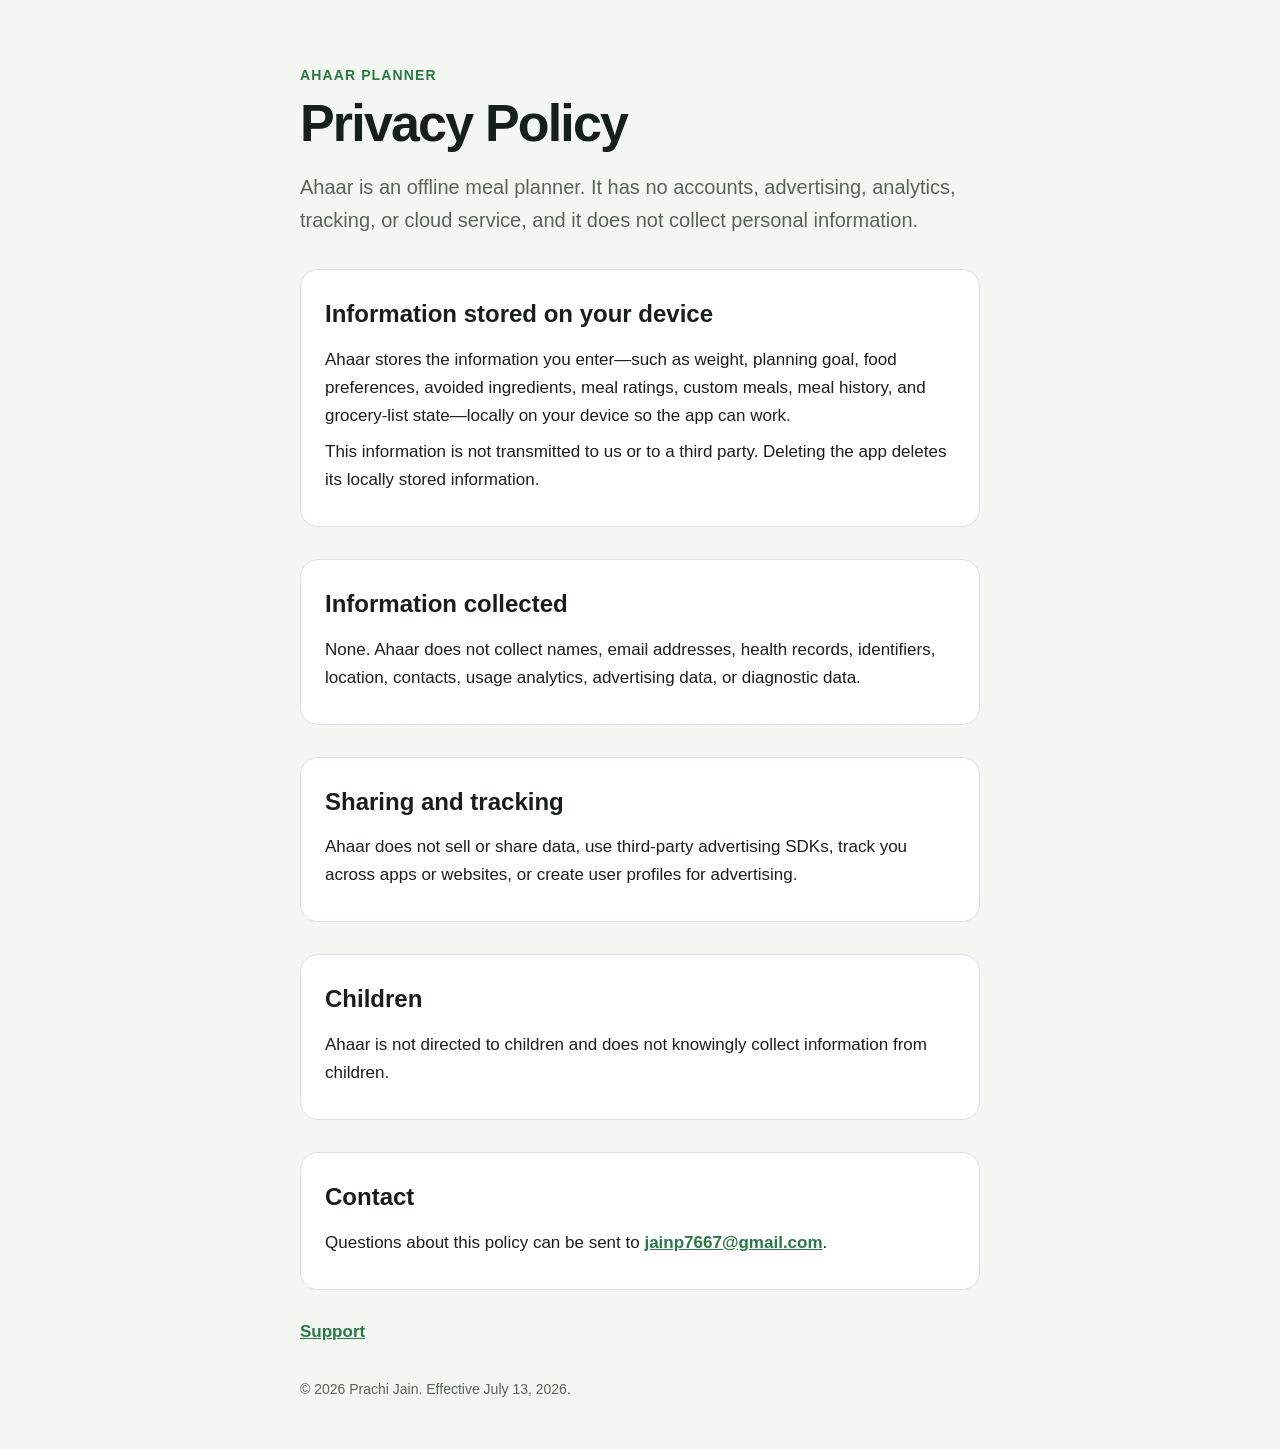
==== privacy.html @ 9910d227 "Publish Ahaar support and privacy pages" ====
<!doctype html>
<html lang="en">
<head>
  <meta charset="utf-8">
  <meta name="viewport" content="width=device-width, initial-scale=1">
  <meta name="description" content="Privacy Policy for Ahaar Planner.">
  <title>Ahaar Planner — Privacy Policy</title>
  <link rel="stylesheet" href="styles.css">
</head>
<body>
  <main>
    <p class="eyebrow">Ahaar Planner</p>
    <h1>Privacy Policy</h1>
    <p class="lead">Ahaar is an offline meal planner. It has no accounts, advertising, analytics, tracking, or cloud service, and it does not collect personal information.</p>

    <section>
      <h2>Information stored on your device</h2>
      <p>Ahaar stores the information you enter—such as weight, planning goal, food preferences, avoided ingredients, meal ratings, custom meals, meal history, and grocery-list state—locally on your device so the app can work.</p>
      <p>This information is not transmitted to us or to a third party. Deleting the app deletes its locally stored information.</p>
    </section>

    <section>
      <h2>Information collected</h2>
      <p>None. Ahaar does not collect names, email addresses, health records, identifiers, location, contacts, usage analytics, advertising data, or diagnostic data.</p>
    </section>

    <section>
      <h2>Sharing and tracking</h2>
      <p>Ahaar does not sell or share data, use third-party advertising SDKs, track you across apps or websites, or create user profiles for advertising.</p>
    </section>

    <section>
      <h2>Children</h2>
      <p>Ahaar is not directed to children and does not knowingly collect information from children.</p>
    </section>

    <section>
      <h2>Contact</h2>
      <p>Questions about this policy can be sent to <a href="mailto:jainp7667@gmail.com?subject=Ahaar%20Privacy">jainp7667@gmail.com</a>.</p>
    </section>

    <nav aria-label="Support">
      <a href="index.html">Support</a>
    </nav>
  </main>
  <footer>© 2026 Prachi Jain. Effective July 13, 2026.</footer>
</body>
</html>
---- styles.css ----
:root {
  color-scheme: light dark;
  --background: #f4f7f1;
  --surface: #ffffff;
  --text: #172018;
  --muted: #58645a;
  --accent: #287a43;
  --border: #dce5dc;
}

* { box-sizing: border-box; }

body {
  margin: 0;
  background: var(--background);
  color: var(--text);
  font: 17px/1.65 -apple-system, BlinkMacSystemFont, "Segoe UI", sans-serif;
}

main, footer {
  width: min(680px, calc(100% - 40px));
  margin-inline: auto;
}

main { padding: 64px 0 32px; }
footer { padding: 0 0 48px; color: var(--muted); font-size: 14px; }

.eyebrow {
  margin: 0 0 8px;
  color: var(--accent);
  font-size: 14px;
  font-weight: 700;
  letter-spacing: .08em;
  text-transform: uppercase;
}

h1 { margin: 0; font-size: clamp(34px, 7vw, 52px); line-height: 1.08; letter-spacing: -.035em; }
h2 { margin: 0 0 12px; font-size: 24px; }
h3 { margin: 22px 0 4px; font-size: 17px; }
p { margin: 8px 0; }
.lead { margin-top: 20px; color: var(--muted); font-size: 20px; }

section {
  margin-top: 32px;
  padding: 24px;
  background: var(--surface);
  border: 1px solid var(--border);
  border-radius: 18px;
}

a { color: var(--accent); font-weight: 600; }
nav { margin-top: 28px; }

@media (prefers-color-scheme: dark) {
  :root {
    --background: #101410;
    --surface: #171d18;
    --text: #edf5ee;
    --muted: #b0bcb2;
    --accent: #73cf8d;
    --border: #2d382f;
  }
}
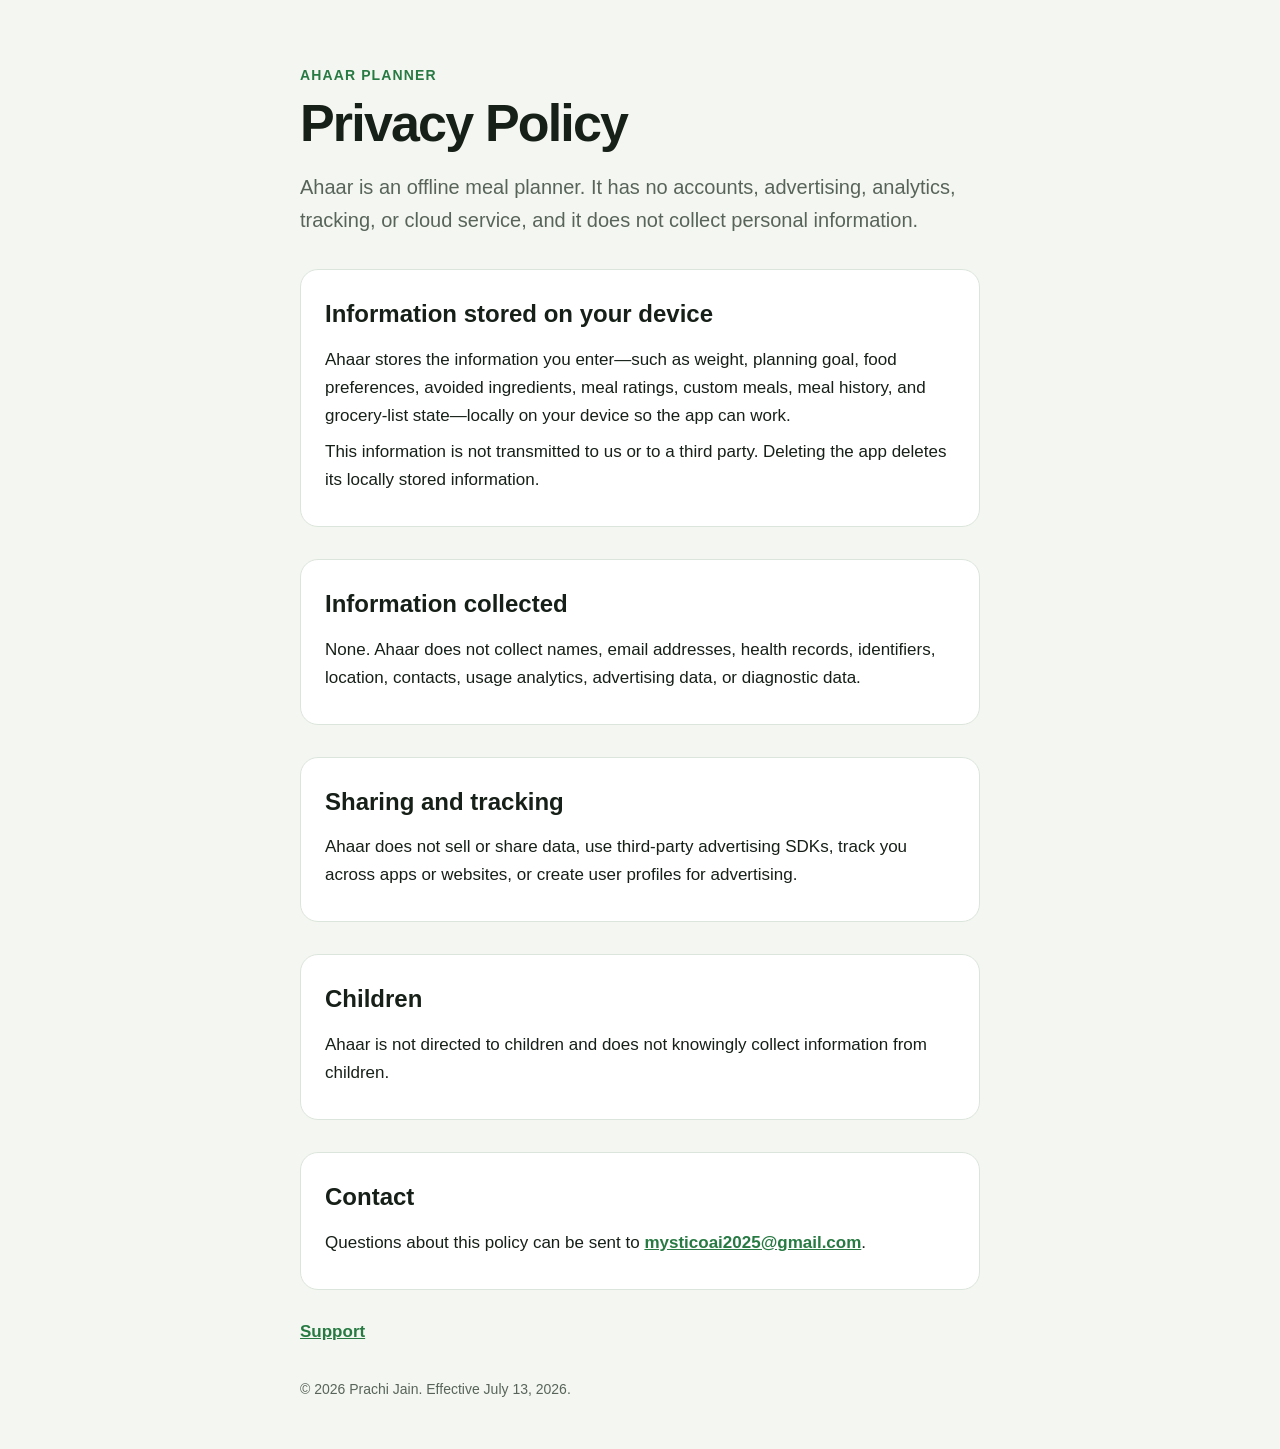
==== commit 59209adb: "Use Mystico support email" ====
--- a/privacy.html
+++ b/privacy.html
@@ -36,7 +36,7 @@
 
     <section>
       <h2>Contact</h2>
-      <p>Questions about this policy can be sent to <a href="mailto:jainp7667@gmail.com?subject=Ahaar%20Privacy">jainp7667@gmail.com</a>.</p>
+      <p>Questions about this policy can be sent to <a href="mailto:mysticoai2025@gmail.com?subject=Ahaar%20Privacy">mysticoai2025@gmail.com</a>.</p>
     </section>
 
     <nav aria-label="Support">
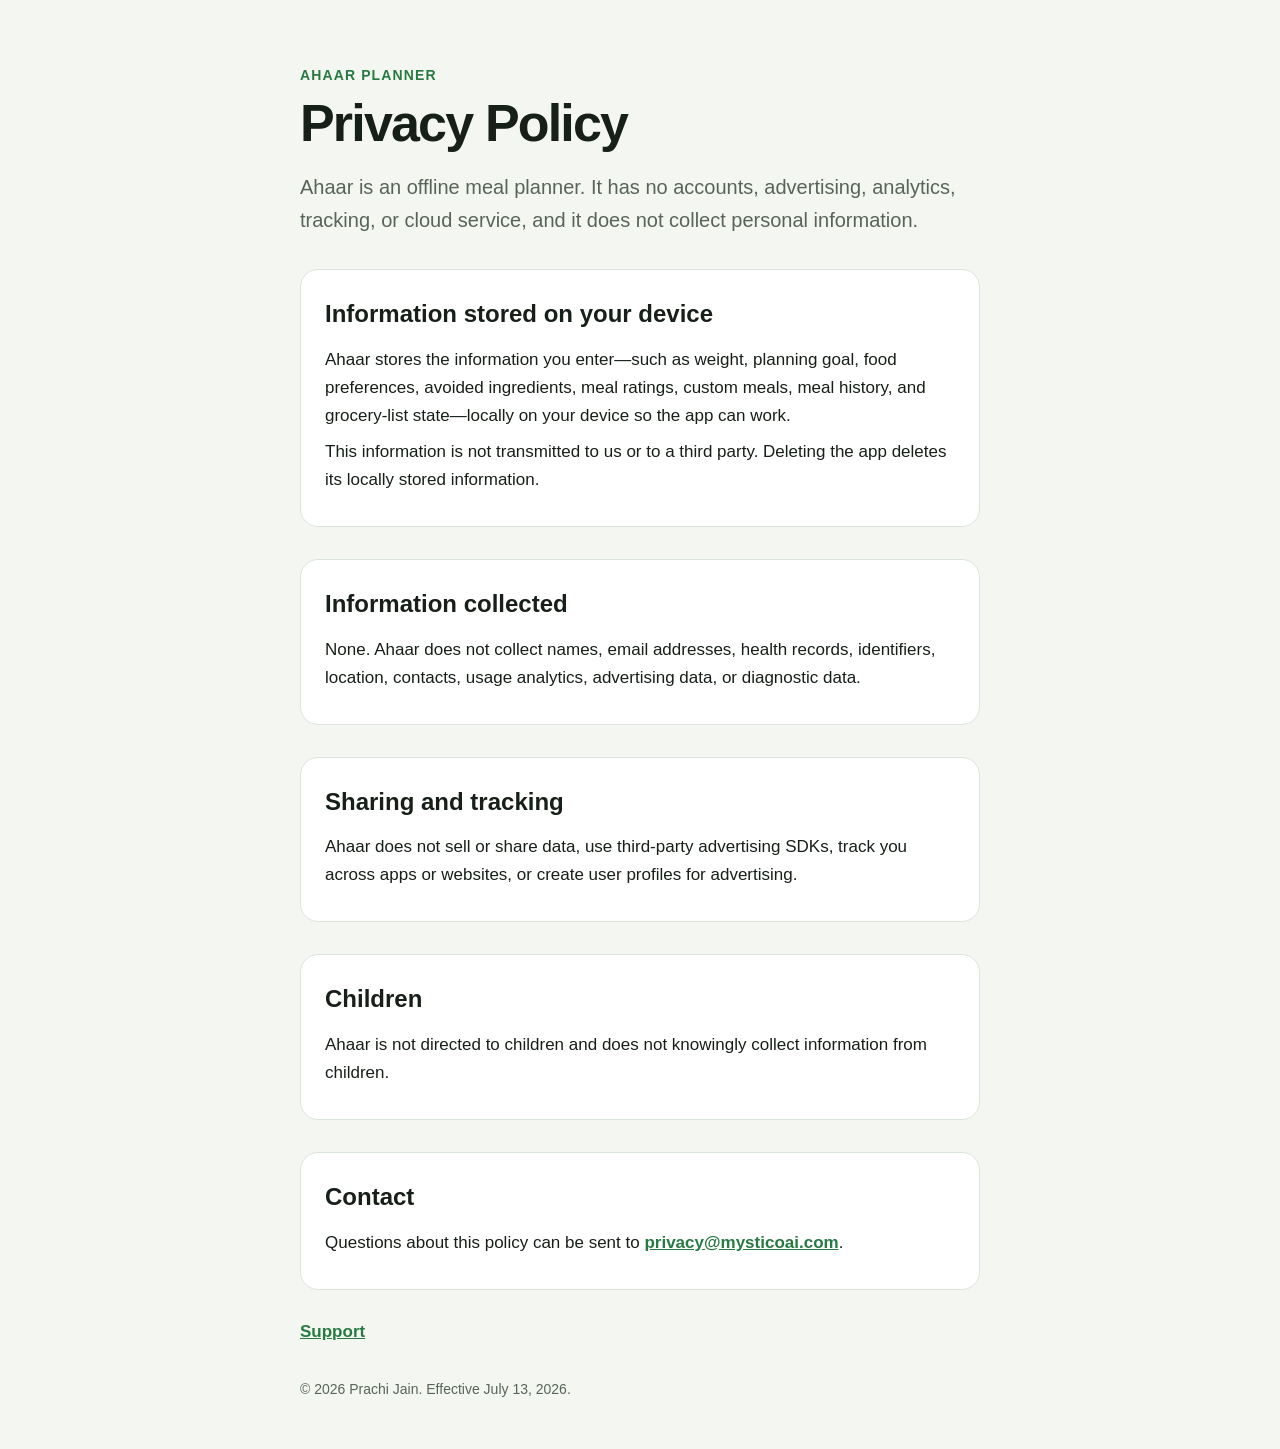
==== commit 2e189ecd: "Use support and privacy aliases on Ahaar’s fallback site" ====
--- a/privacy.html
+++ b/privacy.html
@@ -36,7 +36,7 @@
 
     <section>
       <h2>Contact</h2>
-      <p>Questions about this policy can be sent to <a href="mailto:mysticoai2025@gmail.com?subject=Ahaar%20Privacy">mysticoai2025@gmail.com</a>.</p>
+      <p>Questions about this policy can be sent to <a href="mailto:privacy@mysticoai.com?subject=Ahaar%20Privacy">privacy@mysticoai.com</a>.</p>
     </section>
 
     <nav aria-label="Support">
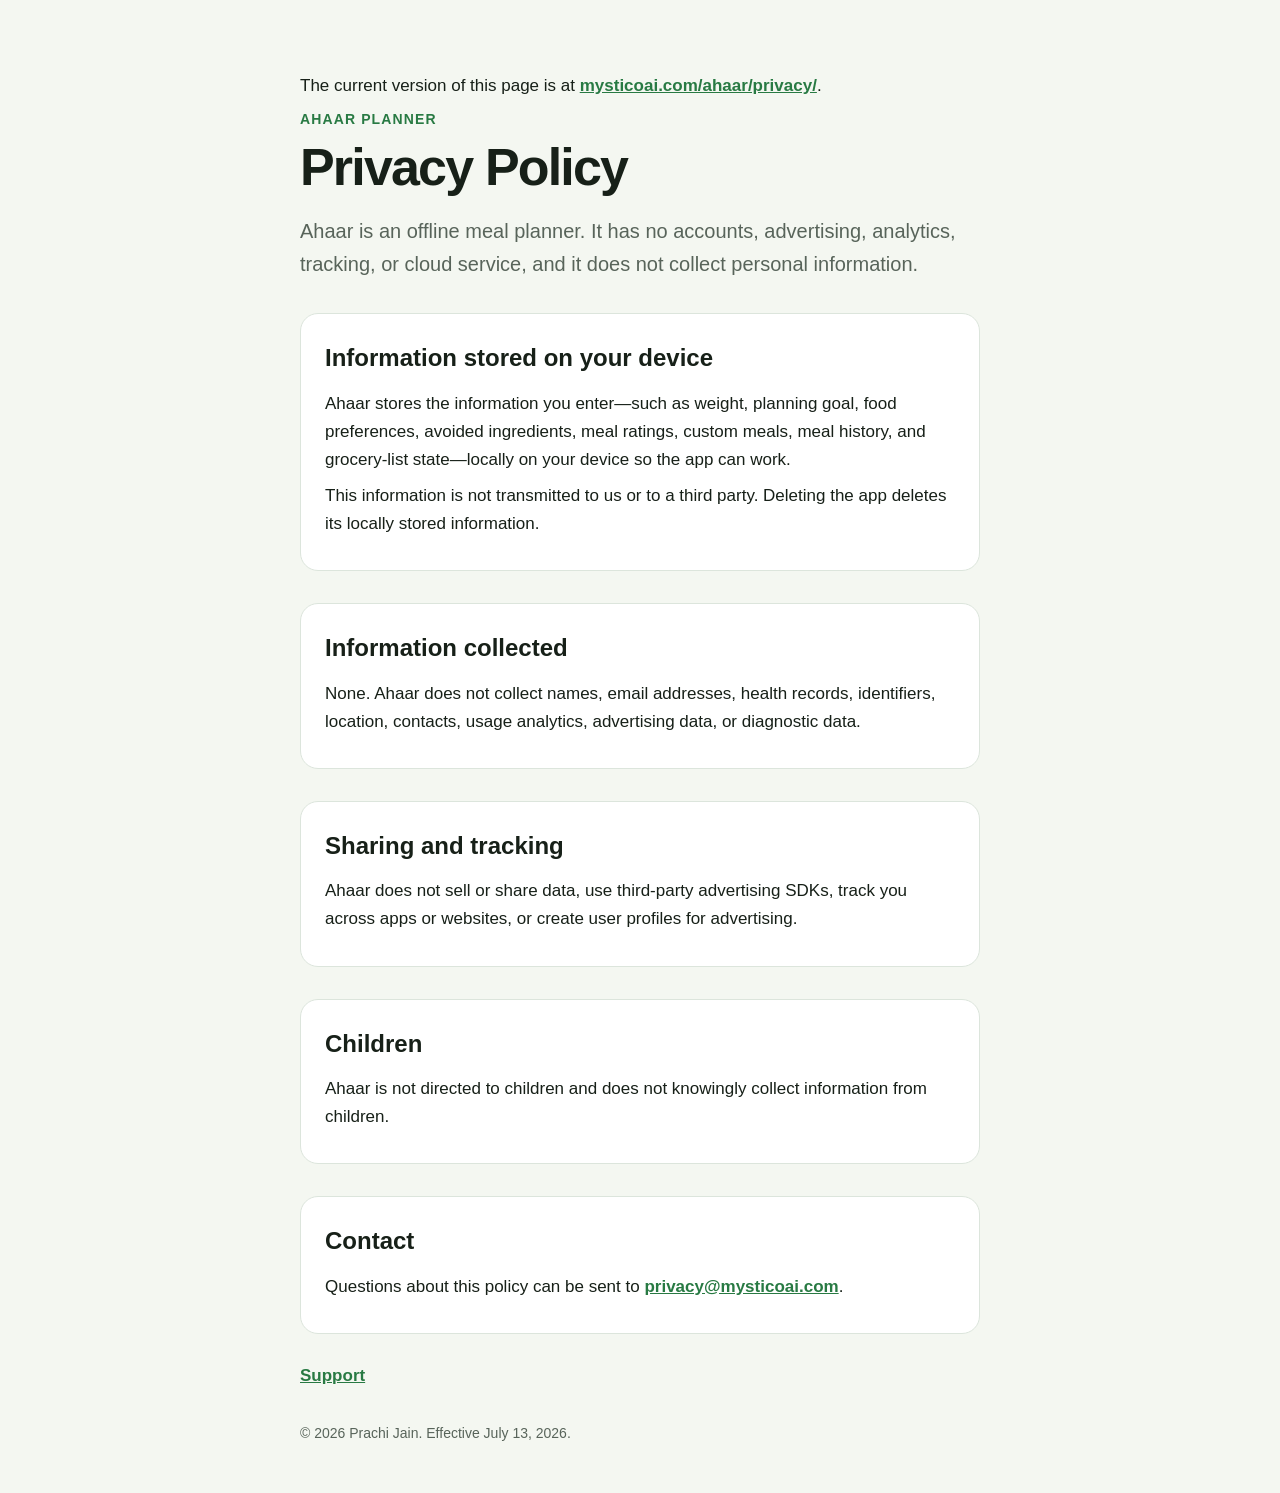
==== commit ac9dbd76: "Point search engines at the mysticoai.com pages This GitHub Pages copy stays up as a fallback, but e" ====
--- a/privacy.html
+++ b/privacy.html
@@ -5,10 +5,13 @@
   <meta name="viewport" content="width=device-width, initial-scale=1">
   <meta name="description" content="Privacy Policy for Ahaar Planner.">
   <title>Ahaar Planner — Privacy Policy</title>
+  <!-- This GitHub Pages copy is a fallback; the main page lives on mysticoai.com. -->
+  <link rel="canonical" href="https://www.mysticoai.com/ahaar/privacy/">
   <link rel="stylesheet" href="styles.css">
 </head>
 <body>
   <main>
+    <p class="main-site">The current version of this page is at <a href="https://www.mysticoai.com/ahaar/privacy/">mysticoai.com/ahaar/privacy/</a>.</p>
     <p class="eyebrow">Ahaar Planner</p>
     <h1>Privacy Policy</h1>
     <p class="lead">Ahaar is an offline meal planner. It has no accounts, advertising, analytics, tracking, or cloud service, and it does not collect personal information.</p>
